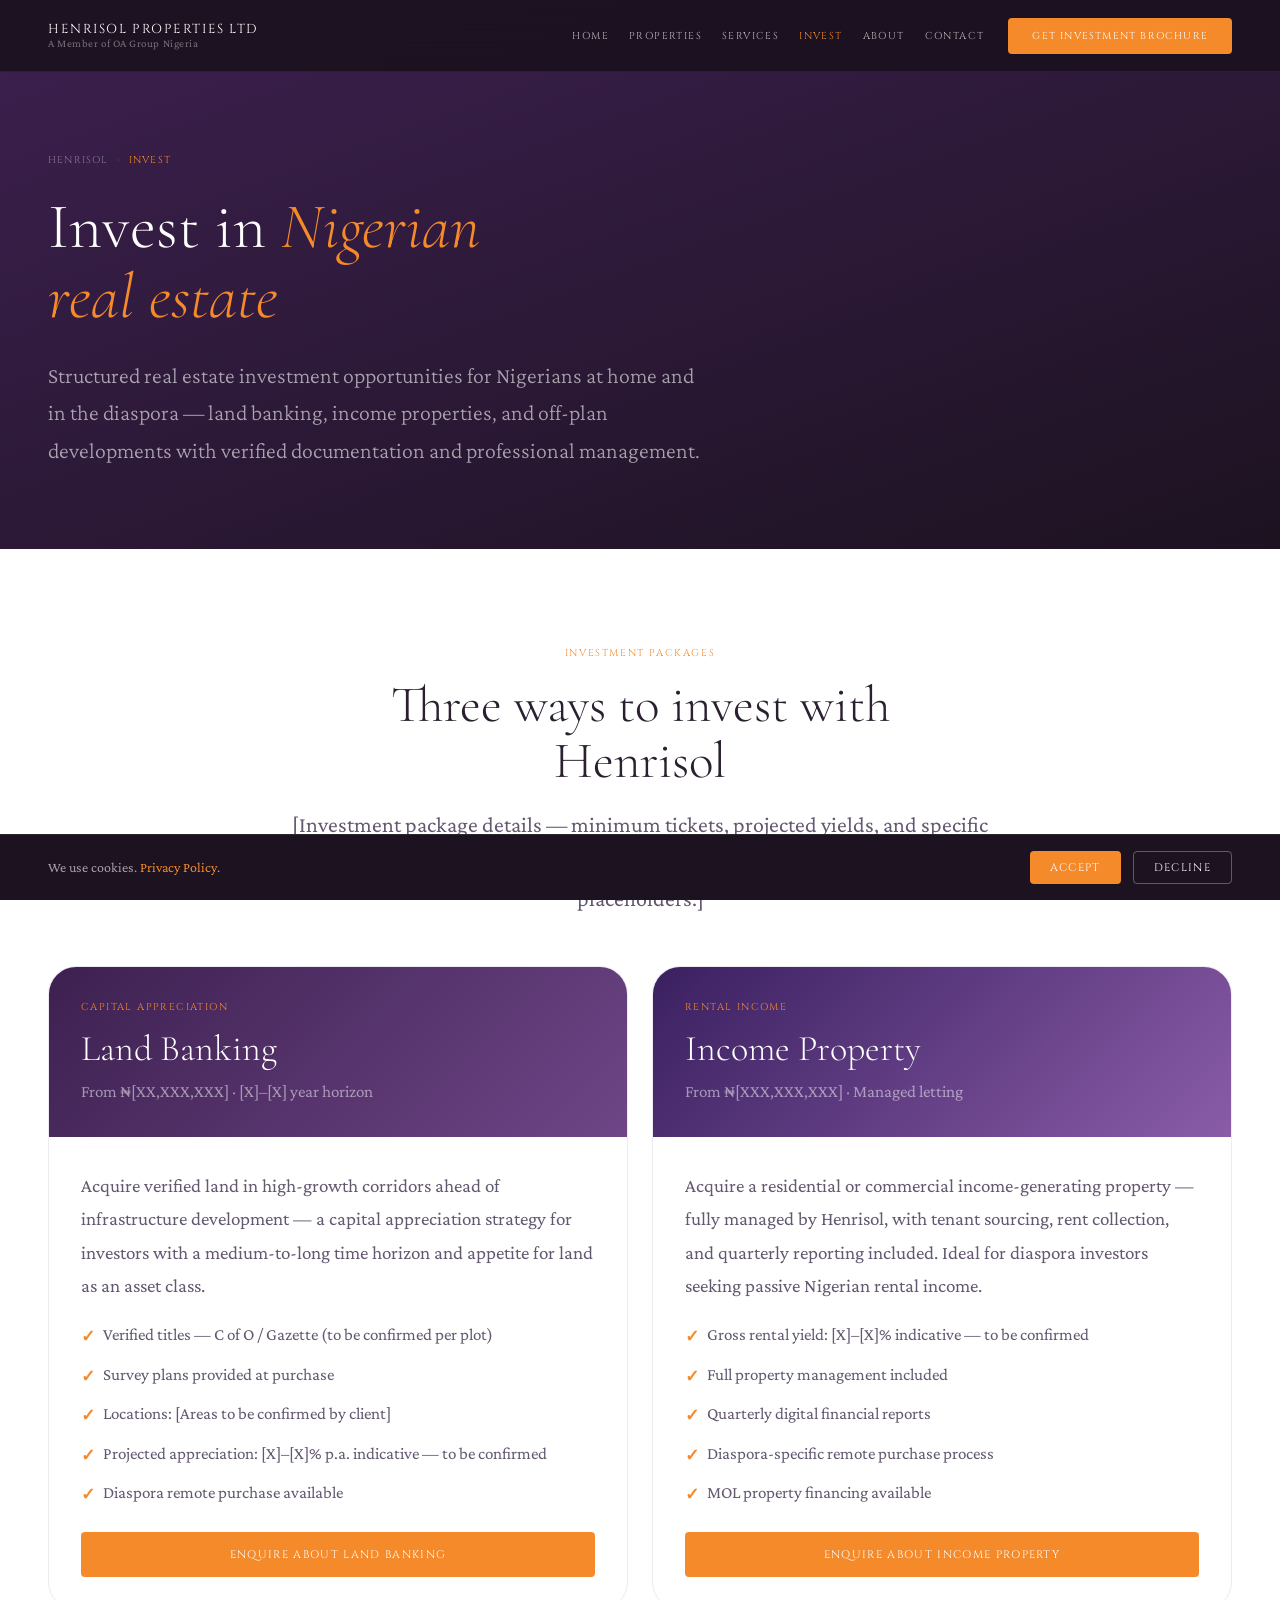
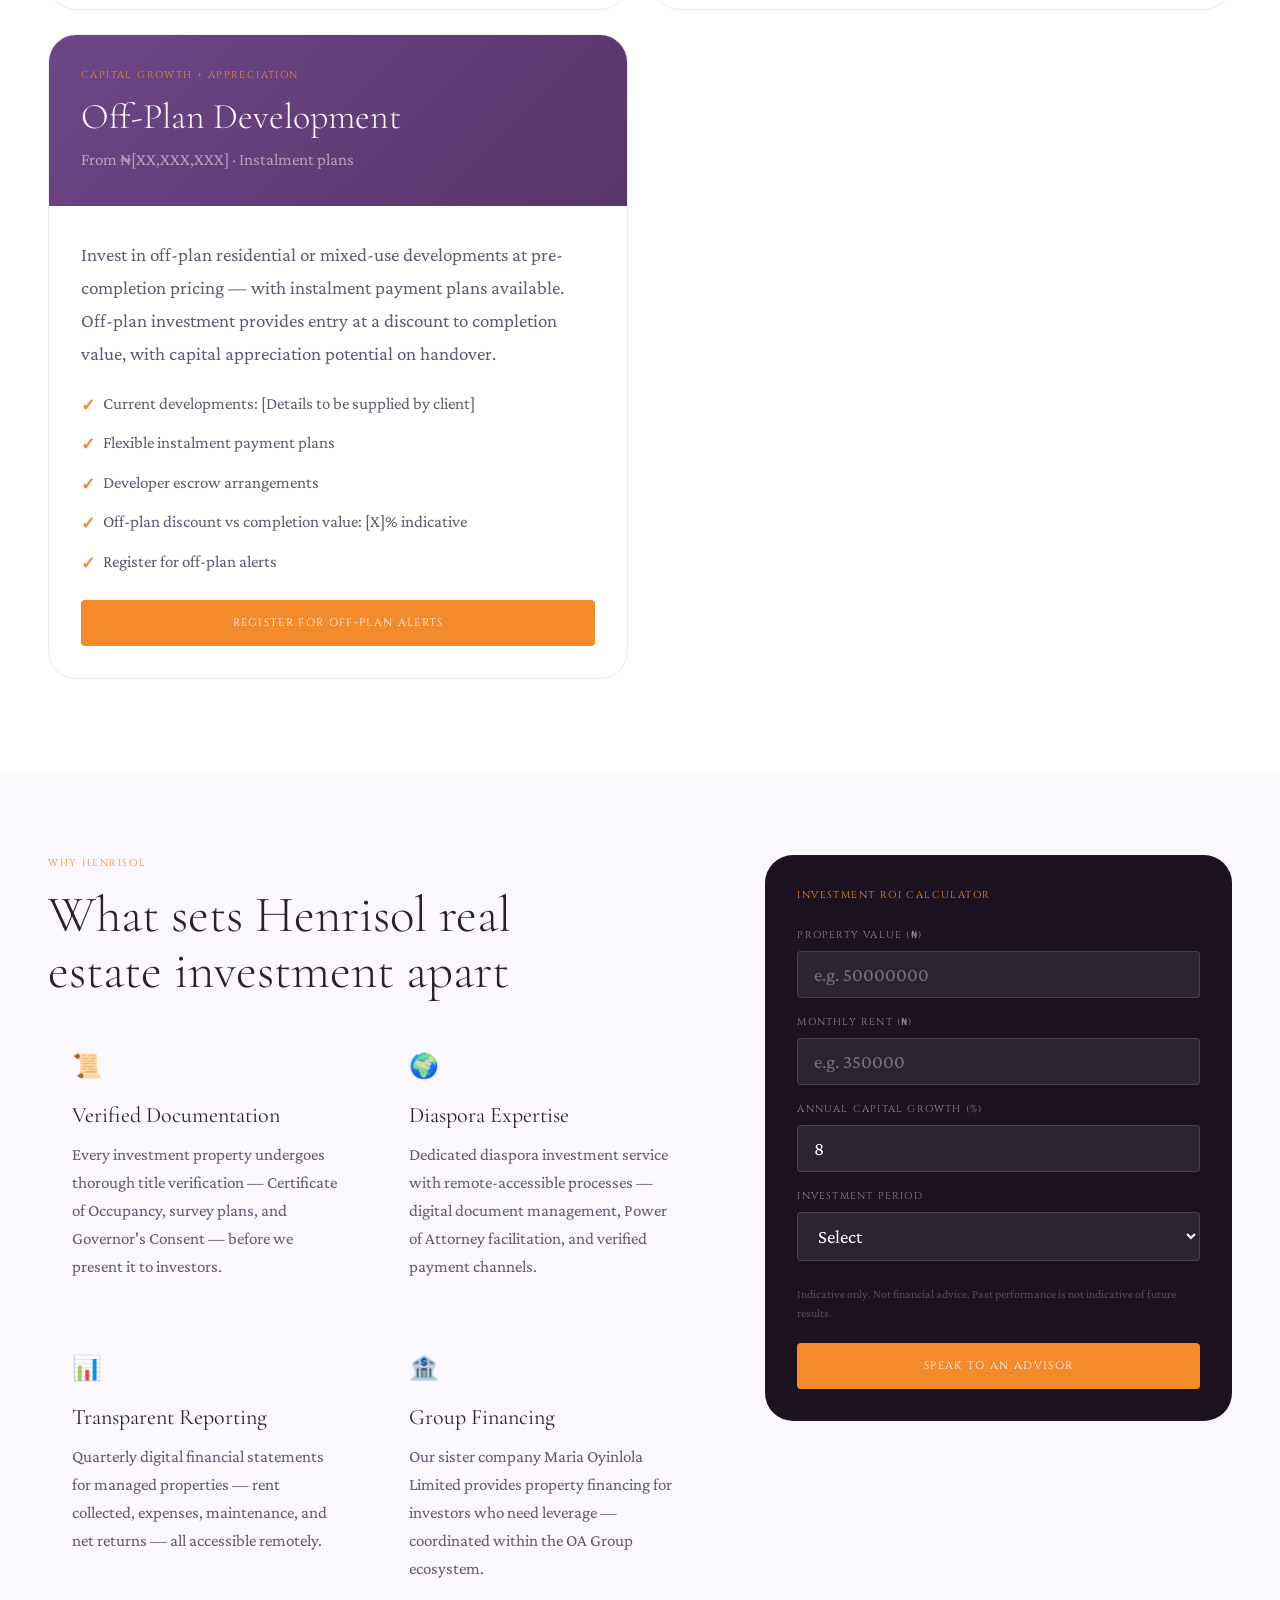
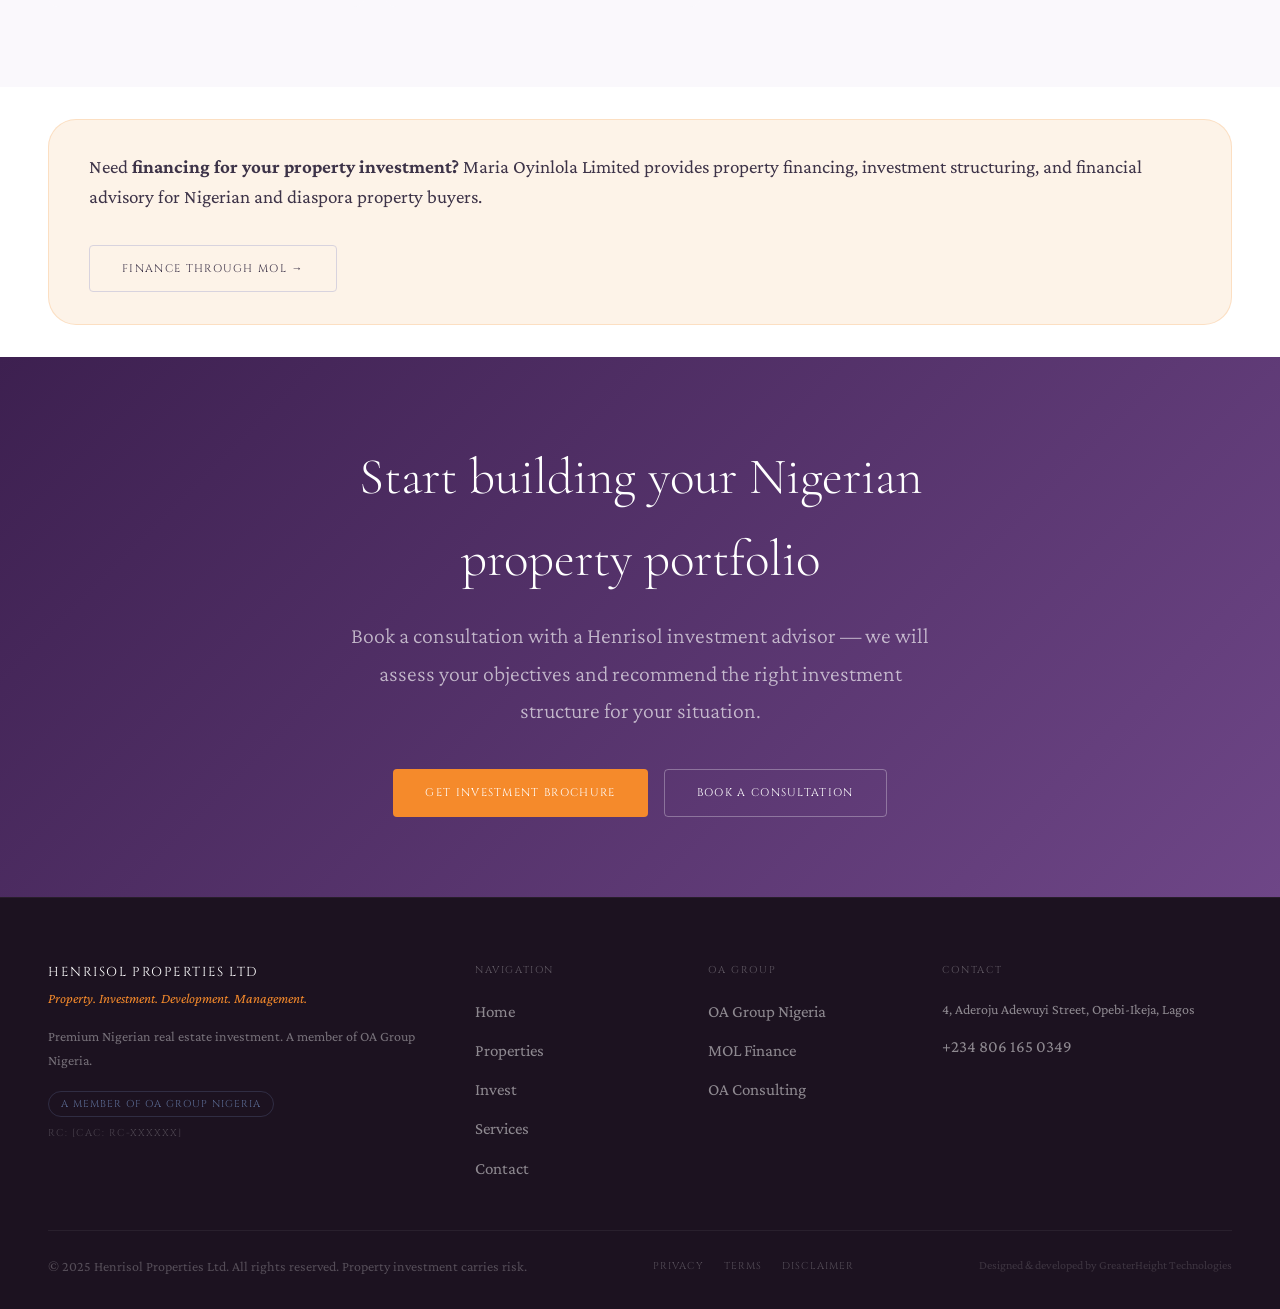
==== invest/index.html @ f9eedab5 "Update" ====
<!DOCTYPE html>
<html lang="en">
<head>
  <meta charset="UTF-8"><meta name="viewport" content="width=device-width, initial-scale=1.0">
  <title>Invest — Henrisol Properties Ltd | Nigerian Real Estate Investment | Diaspora</title>
  <meta name="description" content="Nigerian real estate investment — land banking, income properties, off-plan developments. Diaspora investment packages with remote management and transparent reporting.">
  <link rel="canonical" href="https://henrisol.oagroupng.com/invest/">
  <link rel="preconnect" href="https://fonts.googleapis.com"><link rel="preconnect" href="https://fonts.gstatic.com" crossorigin>
  <link href="https://fonts.googleapis.com/css2?family=Cinzel:wght@400;600;700&family=Cormorant+Garamond:ital,wght@0,300;0,400;0,600;1,300;1,400&family=Crimson+Pro:ital,wght@0,300;0,400;0,500;0,600;1,300;1,400&display=swap" rel="stylesheet">
  <link rel="stylesheet" href="/css/variables.css"><link rel="stylesheet" href="/css/styles.css"><link rel="stylesheet" href="/css/animations.css"><link rel="stylesheet" href="/css/responsive.css">
  <style>
    .page-hero{background:linear-gradient(160deg,var(--h-purple-deep) 0%,var(--dark-bg) 100%);padding-top:calc(var(--nav-height) + var(--sp-20));padding-bottom:var(--sp-20);}
    .invest-card{border:1px solid var(--grey-100);border-radius:var(--radius-2xl);overflow:hidden;background:var(--white);transition:transform var(--duration) var(--ease),box-shadow var(--duration) var(--ease);}
    .invest-card:hover{transform:translateY(-4px);box-shadow:var(--shadow-lg);}
    .invest-card__header{padding:var(--sp-8) var(--sp-8);background:linear-gradient(135deg,var(--h-purple-deep),var(--h-purple));}
    .invest-card__type{font-family:var(--font-label);font-size:10px;letter-spacing:0.14em;text-transform:uppercase;color:var(--h-amber);margin-bottom:var(--sp-3);}
    .invest-card__name{font-family:var(--font-display);font-size:var(--text-3xl);font-weight:300;color:var(--white);line-height:1.2;margin-bottom:var(--sp-2);}
    .invest-card__from{font-family:var(--font-body);font-size:var(--text-base);color:rgba(255,255,255,0.5);}
    .invest-card__body{padding:var(--sp-8);}
    .invest-card__desc{font-family:var(--font-body);font-size:var(--text-lg);color:var(--grey-600);line-height:1.75;margin-bottom:var(--sp-5);}
    .invest-card__features{display:flex;flex-direction:column;gap:var(--sp-3);margin-bottom:var(--sp-6);}
    .invest-card__feature{font-family:var(--font-body);font-size:var(--text-base);color:var(--grey-600);display:flex;align-items:flex-start;gap:var(--sp-2);line-height:1.5;}
    .invest-card__feature::before{content:'✓';color:var(--h-amber);font-weight:700;flex-shrink:0;margin-top:2px;}
    .why-grid{display:grid;grid-template-columns:repeat(2,1fr);gap:var(--sp-5);}
    .why-item{padding:var(--sp-6);background:var(--off-white);border-radius:var(--radius-lg);}
    .why-item__icon{font-size:1.5rem;margin-bottom:var(--sp-3);}
    .why-item__title{font-family:var(--font-display);font-size:var(--text-xl);font-weight:400;color:var(--grey-800);margin-bottom:var(--sp-2);}
    .why-item__desc{font-family:var(--font-body);font-size:var(--text-base);color:var(--grey-600);line-height:1.65;}
    @media(max-width:1024px){.listings-grid{grid-template-columns:1fr 1fr;}}
    @media(max-width:768px){.listings-grid{grid-template-columns:1fr;}.why-grid{grid-template-columns:1fr;}}
  </style>
</head>
<body>
  <a href="#main" class="skip-link">Skip to main content</a>
  <nav class="nav" id="mainNav" role="navigation" aria-label="Main navigation"><div class="nav__inner"><a href="/" class="nav__logo"><span class="nav__logo-name">Henrisol Properties Ltd</span><span class="nav__logo-sub">A Member of OA Group Nigeria</span></a><div class="nav__links"><a href="/" class="nav__link">Home</a><a href="/properties/" class="nav__link">Properties</a><a href="/services/" class="nav__link">Services</a><a href="/invest/" class="nav__link nav__link--active">Invest</a><a href="/about/" class="nav__link">About</a><a href="/contact/" class="nav__link">Contact</a></div><a href="/contact/" class="nav__cta">Get Investment Brochure</a><button class="nav__hamburger" id="navHamburger" aria-label="Open menu" aria-expanded="false" aria-controls="mobileMenu"><span></span><span></span><span></span></button></div></nav>
  <div class="nav__mobile" id="mobileMenu"><a href="/" class="nav__link">Home</a><a href="/properties/" class="nav__link">Properties</a><a href="/services/" class="nav__link">Services</a><a href="/invest/" class="nav__link">Invest</a><a href="/about/" class="nav__link">About</a><a href="/contact/" class="nav__link">Contact</a><a href="/contact/" class="nav__cta" style="margin-top:var(--sp-4);">Get Investment Brochure</a></div>
  <main id="main">
    <section class="page-hero">
      <div class="container">
        <nav aria-label="Breadcrumb" class="breadcrumb"><a href="/">Henrisol</a><span class="breadcrumb__sep">›</span><span class="breadcrumb__current">Invest</span></nav>
        <h1 style="font-family:var(--font-display);font-weight:300;font-size:clamp(2.5rem,5vw,5rem);color:var(--white);line-height:1.1;max-width:16ch;margin-bottom:var(--sp-6);">Invest in <em style="color:var(--h-amber);">Nigerian real estate</em></h1>
        <p style="font-family:var(--font-body);font-size:var(--text-xl);color:rgba(255,255,255,0.6);max-width:55ch;font-weight:300;line-height:1.7;">Structured real estate investment opportunities for Nigerians at home and in the diaspora — land banking, income properties, and off-plan developments with verified documentation and professional management.</p>
      </div>
    </section>

    <section class="section section--lg">
      <div class="container">
        <div style="text-align:center;margin-bottom:var(--sp-12);"><span class="section-label reveal">Investment Packages</span><h2 class="section-title reveal reveal--delay-1" style="margin:0 auto var(--sp-4);">Three ways to invest with Henrisol</h2><p class="lead reveal reveal--delay-2" style="margin:0 auto;text-align:center;">[Investment package details — minimum tickets, projected yields, and specific asset information to be supplied by client before launch. All figures shown are placeholders.]</p></div>
        <div class="listings-grid">
          <div class="invest-card reveal">
            <div class="invest-card__header"><div class="invest-card__type">Capital Appreciation</div><div class="invest-card__name">Land Banking</div><div class="invest-card__from">From ₦[XX,XXX,XXX] · [X]–[X] year horizon</div></div>
            <div class="invest-card__body">
              <p class="invest-card__desc">Acquire verified land in high-growth corridors ahead of infrastructure development — a capital appreciation strategy for investors with a medium-to-long time horizon and appetite for land as an asset class.</p>
              <div class="invest-card__features">
                <span class="invest-card__feature">Verified titles — C of O / Gazette (to be confirmed per plot)</span>
                <span class="invest-card__feature">Survey plans provided at purchase</span>
                <span class="invest-card__feature">Locations: [Areas to be confirmed by client]</span>
                <span class="invest-card__feature">Projected appreciation: [X]–[X]% p.a. indicative — to be confirmed</span>
                <span class="invest-card__feature">Diaspora remote purchase available</span>
              </div>
              <a href="/contact/" class="btn btn-amber" style="width:100%;justify-content:center;">Enquire About Land Banking</a>
            </div>
          </div>
          <div class="invest-card reveal reveal--delay-1">
            <div class="invest-card__header" style="background:linear-gradient(135deg,#3A2060,var(--h-purple-mid));"><div class="invest-card__type">Rental Income</div><div class="invest-card__name">Income Property</div><div class="invest-card__from">From ₦[XXX,XXX,XXX] · Managed letting</div></div>
            <div class="invest-card__body">
              <p class="invest-card__desc">Acquire a residential or commercial income-generating property — fully managed by Henrisol, with tenant sourcing, rent collection, and quarterly reporting included. Ideal for diaspora investors seeking passive Nigerian rental income.</p>
              <div class="invest-card__features">
                <span class="invest-card__feature">Gross rental yield: [X]–[X]% indicative — to be confirmed</span>
                <span class="invest-card__feature">Full property management included</span>
                <span class="invest-card__feature">Quarterly digital financial reports</span>
                <span class="invest-card__feature">Diaspora-specific remote purchase process</span>
                <span class="invest-card__feature">MOL property financing available</span>
              </div>
              <a href="/contact/" class="btn btn-amber" style="width:100%;justify-content:center;">Enquire About Income Property</a>
            </div>
          </div>
          <div class="invest-card reveal reveal--delay-2">
            <div class="invest-card__header" style="background:linear-gradient(135deg,var(--h-purple),var(--h-purple-dark));"><div class="invest-card__type">Capital Growth + Appreciation</div><div class="invest-card__name">Off-Plan Development</div><div class="invest-card__from">From ₦[XX,XXX,XXX] · Instalment plans</div></div>
            <div class="invest-card__body">
              <p class="invest-card__desc">Invest in off-plan residential or mixed-use developments at pre-completion pricing — with instalment payment plans available. Off-plan investment provides entry at a discount to completion value, with capital appreciation potential on handover.</p>
              <div class="invest-card__features">
                <span class="invest-card__feature">Current developments: [Details to be supplied by client]</span>
                <span class="invest-card__feature">Flexible instalment payment plans</span>
                <span class="invest-card__feature">Developer escrow arrangements</span>
                <span class="invest-card__feature">Off-plan discount vs completion value: [X]% indicative</span>
                <span class="invest-card__feature">Register for off-plan alerts</span>
              </div>
              <a href="/contact/" class="btn btn-amber" style="width:100%;justify-content:center;">Register for Off-Plan Alerts</a>
            </div>
          </div>
        </div>
      </div>
    </section>

    <section class="section" style="background:var(--off-white);"><div class="container">
      <div class="two-col two-col--wide">
        <div>
          <span class="section-label reveal">Why Henrisol</span>
          <h2 class="section-title reveal reveal--delay-1">What sets Henrisol real estate investment apart</h2>
          <div class="why-grid reveal reveal--delay-2">
            <div class="why-item"><div class="why-item__icon">📜</div><h3 class="why-item__title">Verified Documentation</h3><p class="why-item__desc">Every investment property undergoes thorough title verification — Certificate of Occupancy, survey plans, and Governor's Consent — before we present it to investors.</p></div>
            <div class="why-item"><div class="why-item__icon">🌍</div><h3 class="why-item__title">Diaspora Expertise</h3><p class="why-item__desc">Dedicated diaspora investment service with remote-accessible processes — digital document management, Power of Attorney facilitation, and verified payment channels.</p></div>
            <div class="why-item"><div class="why-item__icon">📊</div><h3 class="why-item__title">Transparent Reporting</h3><p class="why-item__desc">Quarterly digital financial statements for managed properties — rent collected, expenses, maintenance, and net returns — all accessible remotely.</p></div>
            <div class="why-item"><div class="why-item__icon">🏦</div><h3 class="why-item__title">Group Financing</h3><p class="why-item__desc">Our sister company Maria Oyinlola Limited provides property financing for investors who need leverage — coordinated within the OA Group ecosystem.</p></div>
          </div>
        </div>
        <div class="reveal reveal--delay-1">
          <div style="background:var(--dark-bg);border-radius:var(--radius-2xl);padding:var(--sp-8);">
            <div style="font-family:var(--font-label);font-size:10px;letter-spacing:0.14em;text-transform:uppercase;color:var(--h-amber);margin-bottom:var(--sp-6);">Investment ROI Calculator</div>
            <div style="display:flex;flex-direction:column;gap:var(--sp-4);margin-bottom:var(--sp-6);">
              <div class="roi-field"><label for="propPrice">Property Value (₦)</label><input type="number" id="propPrice" placeholder="e.g. 50000000"></div>
              <div class="roi-field"><label for="propRent">Monthly Rent (₦)</label><input type="number" id="propRent" placeholder="e.g. 350000"></div>
              <div class="roi-field"><label for="propGrowth">Annual Capital Growth (%)</label><input type="number" id="propGrowth" placeholder="e.g. 8" value="8" step="0.5"></div>
              <div class="roi-field"><label for="propYears">Investment Period</label><select id="propYears"><option value="">Select</option><option value="3">3 Years</option><option value="5">5 Years</option><option value="7">7 Years</option><option value="10">10 Years</option></select></div>
            </div>
            <div class="roi-results" id="roiResults" style="display:none;gap:var(--sp-3);">
              <div class="roi-result-card roi-result-card--accent"><div class="roi-result-label">Gross Rental Yield</div><div class="roi-result-value" id="roiYield">—</div></div>
              <div class="roi-result-card"><div class="roi-result-label">Future Value</div><div class="roi-result-value" id="roiFuture">—</div></div>
              <div class="roi-result-card"><div class="roi-result-label">Capital Gain</div><div class="roi-result-value" id="roiGain">—</div></div>
              <div class="roi-result-card roi-result-card--accent"><div class="roi-result-label">Total Return</div><div class="roi-result-value" id="roiTotal">—</div></div>
            </div>
            <p style="font-family:var(--font-body);font-size:var(--text-xs);color:rgba(255,255,255,0.25);margin-top:var(--sp-4);line-height:1.6;">Indicative only. Not financial advice. Past performance is not indicative of future results.</p>
            <a href="/contact/" class="btn btn-amber" style="width:100%;justify-content:center;margin-top:var(--sp-5);">Speak to an Advisor</a>
          </div>
        </div>
      </div>
    </div></section>

    <div style="padding-block:var(--sp-8);"><div class="container"><div class="cross-referral reveal"><p class="cross-referral__text">Need <strong>financing for your property investment?</strong> Maria Oyinlola Limited provides property financing, investment structuring, and financial advisory for Nigerian and diaspora property buyers.</p><a href="https://mol.oagroupng.com" class="btn btn-secondary" target="_blank" rel="noopener">Finance Through MOL →</a></div></div></div>

    <section class="cta-banner"><div class="cta-banner__content"><h2 class="cta-banner__title reveal">Start building your Nigerian property portfolio</h2><p class="cta-banner__sub reveal reveal--delay-1">Book a consultation with a Henrisol investment advisor — we will assess your objectives and recommend the right investment structure for your situation.</p><div class="cta-banner__actions reveal reveal--delay-2"><a href="/contact/" class="btn btn-amber">Get Investment Brochure</a><a href="/contact/" class="btn btn-outline">Book a Consultation</a></div></div></section>
  </main>
  <footer class="footer" role="contentinfo"><div class="container"><div class="footer__grid"><div><div class="footer__brand-name">Henrisol Properties Ltd</div><div class="footer__brand-tag">Property. Investment. Development. Management.</div><p class="footer__desc">Premium Nigerian real estate investment. A member of OA Group Nigeria.</p><a href="https://oagroupng.com" class="footer__group-badge" target="_blank" rel="noopener">A Member of OA Group Nigeria</a><div class="footer__cac">RC: [CAC: RC-XXXXXX]</div></div><div><div class="footer__col-title">Navigation</div><nav class="footer__links"><a href="/" class="footer__link">Home</a><a href="/properties/" class="footer__link">Properties</a><a href="/invest/" class="footer__link">Invest</a><a href="/services/" class="footer__link">Services</a><a href="/contact/" class="footer__link">Contact</a></nav></div><div><div class="footer__col-title">OA Group</div><nav class="footer__links"><a href="https://oagroupng.com" class="footer__link" target="_blank" rel="noopener">OA Group Nigeria</a><a href="https://mol.oagroupng.com" class="footer__link" target="_blank" rel="noopener">MOL Finance</a><a href="https://oaconsulting.oagroupng.com" class="footer__link" target="_blank" rel="noopener">OA Consulting</a></nav></div><div><div class="footer__col-title">Contact</div><address style="font-style:normal;"><p class="footer__contact-item">4, Aderoju Adewuyi Street, Opebi-Ikeja, Lagos</p><p class="footer__contact-item"><a href="tel:+2348061650349" class="footer__link">+234 806 165 0349</a></p></address></div></div><div class="footer__bottom"><p class="footer__copy">© 2025 Henrisol Properties Ltd. All rights reserved. Property investment carries risk.</p><nav class="footer__legal"><a href="/privacy/">Privacy</a><a href="/terms/">Terms</a><a href="/disclaimer/">Disclaimer</a></nav><p class="footer__dev">Designed & developed by GreaterHeight Technologies</p></div></div></footer>
  <button id="backToTop" aria-label="Back to top" style="position:fixed;bottom:2rem;right:2rem;width:44px;height:44px;border-radius:50%;background:var(--h-amber);border:none;color:var(--white);font-size:18px;display:flex;align-items:center;justify-content:center;opacity:0;pointer-events:none;transition:opacity 0.3s;z-index:500;cursor:pointer;">↑</button>
  <div class="cookie-banner" id="cookieBanner"><p class="cookie-banner__text">We use cookies. <a href="/privacy/" style="color:var(--h-amber);">Privacy Policy</a>.</p><div class="cookie-banner__actions"><button id="cookieAccept" class="btn btn-amber" style="padding:0.5rem 1.25rem;font-size:11px;">Accept</button><button id="cookieDecline" class="btn btn-outline" style="padding:0.5rem 1.25rem;font-size:11px;">Decline</button></div></div>
  <script src="/js/navigation.js" defer></script><script src="/js/main.js" defer></script>
</body>
</html>
---- css/variables.css ----
/* ============================================================
   Henrisol Properties Ltd — CSS Custom Properties
   Primary: #6E4687 | Accent: #F58A2B | Support: #EEE4EC
   ============================================================ */
:root {
  /* Henrisol Brand Colours */
  --h-purple:       #6E4687;
  --h-purple-dark:  #57366B;
  --h-purple-deep:  #3D2050;
  --h-purple-mid:   #8A5CA8;
  --h-amber:        #F58A2B;
  --h-amber-dark:   #D4711A;
  --h-amber-pale:   #FDF3E8;
  --h-lilac:        #EEE4EC;
  --h-lilac-mid:    #D8C8D5;

  /* Dark backgrounds */
  --dark-bg:        #1C1220;
  --dark-mid:       #241830;
  --dark-card:      #2E2040;

  /* Neutrals */
  --white:          #FFFFFF;
  --off-white:      #FAF8FC;
  --grey-50:        #F7F5F9;
  --grey-100:       #EDEAF0;
  --grey-200:       #D8D3DE;
  --grey-400:       #9E96A8;
  --grey-600:       #635870;
  --grey-700:       #3D3348;
  --grey-800:       #2A2030;

  /* Group colours (footer) */
  --group-blue:     #5C6C94;

  /* Typography */
  --font-display:   'Cormorant Garamond', Georgia, serif;
  --font-label:     'Cinzel', 'Times New Roman', serif;
  --font-body:      'Crimson Pro', Georgia, serif;

  /* Type scale */
  --text-xs:   0.75rem;    --text-sm:   0.875rem;
  --text-base: 1.0625rem;  --text-lg:   1.1875rem;
  --text-xl:   1.375rem;   --text-2xl:  1.75rem;
  --text-3xl:  2.25rem;    --text-4xl:  2.875rem;
  --text-5xl:  3.75rem;    --text-6xl:  5rem;

  /* Spacing */
  --sp-1:0.25rem; --sp-2:0.5rem;  --sp-3:0.75rem; --sp-4:1rem;
  --sp-5:1.25rem; --sp-6:1.5rem;  --sp-8:2rem;    --sp-10:2.5rem;
  --sp-12:3rem;   --sp-16:4rem;   --sp-20:5rem;   --sp-24:6rem;

  /* Layout */
  --nav-height: 72px;
  --max-width:  1280px;
  --gutter:     clamp(1.25rem, 5vw, 3rem);
  --radius-sm:  4px;  --radius-md: 8px;
  --radius-lg:  12px; --radius-xl: 20px;
  --radius-2xl: 28px; --radius-full: 999px;

  /* Shadows */
  --shadow-sm: 0 1px 4px rgba(110,70,135,0.06);
  --shadow-md: 0 4px 20px rgba(110,70,135,0.10);
  --shadow-lg: 0 8px 40px rgba(110,70,135,0.14);

  /* Animation */
  --duration-fast: 0.15s;
  --duration:      0.25s;
  --ease:          cubic-bezier(0.4, 0, 0.2, 1);
}
---- css/styles.css ----
/* ============================================================
   Henrisol Properties Ltd — Core Styles
   ============================================================ */
*,*::before,*::after{box-sizing:border-box;margin:0;padding:0;}
html{scroll-behavior:smooth;-webkit-text-size-adjust:100%;}
body{font-family:var(--font-body);background:var(--white);color:var(--grey-800);line-height:1.6;}
img{max-width:100%;height:auto;display:block;}
a{color:inherit;text-decoration:none;}
button{cursor:pointer;font-family:inherit;border:none;background:none;}

.skip-link{position:absolute;top:-100px;left:0;z-index:1000;background:var(--h-amber);color:var(--white);padding:0.75rem 1.5rem;font-family:var(--font-label);font-size:11px;letter-spacing:0.1em;}
.skip-link:focus{top:0;}

.container{width:100%;max-width:var(--max-width);margin:0 auto;padding:0 var(--gutter);}
.section{padding-block:var(--sp-20);}
.section--lg{padding-block:var(--sp-24);}

/* Navigation */
.nav{position:fixed;top:0;left:0;right:0;z-index:900;height:var(--nav-height);background:rgba(28,18,32,0.97);backdrop-filter:blur(16px);border-bottom:1px solid rgba(255,255,255,0.06);}
.nav__inner{display:flex;align-items:center;gap:var(--sp-6);height:100%;padding:0 var(--gutter);max-width:var(--max-width);margin:0 auto;}
.nav__logo{display:flex;flex-direction:column;line-height:1;text-decoration:none;}
.nav__logo-name{font-family:var(--font-label);font-size:13px;letter-spacing:0.12em;text-transform:uppercase;color:var(--white);}
.nav__logo-sub{font-family:var(--font-body);font-size:11px;color:rgba(255,255,255,0.4);letter-spacing:0.05em;margin-top:2px;}
.nav__links{display:flex;align-items:center;gap:var(--sp-5);margin-left:auto;}
.nav__link{font-family:var(--font-label);font-size:10px;letter-spacing:0.14em;text-transform:uppercase;color:rgba(255,255,255,0.7);transition:color var(--duration-fast);}
.nav__link:hover,.nav__link--active{color:var(--h-amber);}
.nav__cta{font-family:var(--font-label);font-size:10px;letter-spacing:0.12em;text-transform:uppercase;background:var(--h-amber);color:var(--white);padding:0.625rem 1.5rem;border-radius:var(--radius-sm);transition:background var(--duration-fast);flex-shrink:0;}
.nav__cta:hover{background:var(--h-amber-dark);}
.nav__hamburger{display:none;flex-direction:column;gap:5px;padding:0.5rem;margin-left:var(--sp-3);}
.nav__hamburger span{display:block;width:22px;height:2px;background:rgba(255,255,255,0.8);border-radius:2px;transition:all var(--duration);}
.nav__mobile{display:none;position:fixed;inset:0;top:var(--nav-height);background:var(--dark-bg);z-index:800;flex-direction:column;padding:var(--sp-6) var(--gutter);gap:var(--sp-4);overflow-y:auto;}
.nav__mobile.open{display:flex;}

.breadcrumb{font-family:var(--font-label);font-size:10px;letter-spacing:0.12em;text-transform:uppercase;display:flex;align-items:center;gap:var(--sp-2);color:rgba(255,255,255,0.4);margin-bottom:var(--sp-6);}
.breadcrumb a{color:rgba(255,255,255,0.4);transition:color var(--duration-fast);}
.breadcrumb a:hover{color:var(--h-amber);}
.breadcrumb__sep{color:rgba(255,255,255,0.2);}
.breadcrumb__current{color:var(--h-amber);}

/* Buttons */
.btn{display:inline-flex;align-items:center;gap:var(--sp-2);font-family:var(--font-label);font-size:11px;letter-spacing:0.12em;text-transform:uppercase;padding:0.875rem 2rem;border-radius:var(--radius-sm);transition:all var(--duration-fast);cursor:pointer;text-decoration:none;white-space:nowrap;}
.btn-amber{background:var(--h-amber);color:var(--white);}
.btn-amber:hover{background:var(--h-amber-dark);}
.btn-purple{background:var(--h-purple);color:var(--white);}
.btn-purple:hover{background:var(--h-purple-dark);}
.btn-outline{background:transparent;color:var(--white);border:1px solid rgba(255,255,255,0.3);}
.btn-outline:hover{border-color:var(--h-amber);color:var(--h-amber);}
.btn-outline-purple{background:transparent;color:var(--h-purple);border:1px solid var(--h-purple);}
.btn-outline-purple:hover{background:var(--h-purple);color:var(--white);}
.btn-secondary{background:transparent;color:var(--grey-700);border:1px solid var(--grey-200);}
.btn-secondary:hover{background:var(--h-amber-pale);border-color:var(--h-amber);color:var(--h-amber-dark);}

/* Typography helpers */
.section-label{font-family:var(--font-label);font-size:10px;letter-spacing:0.16em;text-transform:uppercase;color:var(--h-amber);display:block;margin-bottom:var(--sp-4);}
.section-title{font-family:var(--font-display);font-size:clamp(var(--text-3xl),4vw,var(--text-5xl));font-weight:300;color:var(--grey-800);line-height:1.1;margin-bottom:var(--sp-6);max-width:22ch;}
.section-title--light{color:var(--white);}
.section-body{font-family:var(--font-body);font-size:var(--text-lg);color:var(--grey-600);line-height:1.75;max-width:56ch;}
.lead{font-family:var(--font-body);font-size:var(--text-xl);color:var(--grey-600);line-height:1.7;max-width:60ch;}

.two-col{display:grid;grid-template-columns:1fr 1fr;gap:clamp(var(--sp-10),5vw,var(--sp-20));align-items:start;}
.two-col--wide{grid-template-columns:1.4fr 1fr;}

/* Property listing cards */
.listings-grid{display:grid;grid-template-columns:repeat(3,1fr);gap:var(--sp-6);}
.listing-card{border-radius:var(--radius-xl);overflow:hidden;background:var(--white);border:1px solid var(--grey-100);transition:transform var(--duration) var(--ease),box-shadow var(--duration) var(--ease);display:flex;flex-direction:column;}
.listing-card:hover{transform:translateY(-5px);box-shadow:var(--shadow-md);}
.listing-card__img{aspect-ratio:4/3;position:relative;overflow:hidden;background:linear-gradient(135deg,var(--h-purple-deep),var(--h-purple));}
.listing-card__img img{width:100%;height:100%;object-fit:cover;transition:transform 0.6s var(--ease);}
.listing-card:hover .listing-card__img img{transform:scale(1.04);}
.listing-card__badge{position:absolute;top:var(--sp-4);left:var(--sp-4);font-family:var(--font-label);font-size:10px;letter-spacing:0.12em;text-transform:uppercase;padding:0.3rem 0.75rem;border-radius:var(--radius-full);}
.listing-card__badge--buy{background:var(--h-purple);color:var(--white);}
.listing-card__badge--rent{background:var(--h-amber);color:var(--white);}
.listing-card__badge--commercial{background:var(--dark-bg);color:var(--white);}
.listing-card__badge--offplan{background:var(--h-purple-deep);color:var(--white);}
.listing-card__price{position:absolute;bottom:var(--sp-4);right:var(--sp-4);font-family:var(--font-display);font-size:var(--text-xl);font-weight:400;color:var(--white);background:rgba(0,0,0,0.6);backdrop-filter:blur(8px);padding:0.375rem 0.875rem;border-radius:var(--radius-sm);}
.listing-card__body{padding:var(--sp-5) var(--sp-6);flex:1;display:flex;flex-direction:column;}
.listing-card__location{font-family:var(--font-label);font-size:10px;letter-spacing:0.12em;text-transform:uppercase;color:var(--h-amber);margin-bottom:var(--sp-2);}
.listing-card__name{font-family:var(--font-display);font-size:var(--text-2xl);font-weight:400;color:var(--grey-800);margin-bottom:var(--sp-3);line-height:1.2;}
.listing-card__specs{display:flex;gap:var(--sp-4);margin-bottom:var(--sp-4);}
.listing-card__spec{font-family:var(--font-body);font-size:var(--text-sm);color:var(--grey-600);display:flex;align-items:center;gap:var(--sp-1);}
.listing-card__desc{font-family:var(--font-body);font-size:var(--text-base);color:var(--grey-600);line-height:1.65;margin-bottom:var(--sp-4);flex:1;}
.listing-card__link{font-family:var(--font-label);font-size:11px;letter-spacing:0.1em;text-transform:uppercase;color:var(--h-purple);display:inline-flex;align-items:center;gap:var(--sp-2);transition:gap var(--duration-fast),color var(--duration-fast);margin-top:auto;}
.listing-card__link:hover{color:var(--h-amber);gap:var(--sp-3);}

/* Search / filter bar */
.search-bar{background:var(--white);border-radius:var(--radius-xl);padding:var(--sp-5) var(--sp-6);box-shadow:var(--shadow-lg);display:grid;grid-template-columns:1fr 1fr 1fr auto;gap:var(--sp-4);align-items:end;}
.search-field label{font-family:var(--font-label);font-size:10px;letter-spacing:0.12em;text-transform:uppercase;color:var(--grey-400);display:block;margin-bottom:var(--sp-2);}
.search-field select,.search-field input{width:100%;background:var(--grey-50);border:1px solid var(--grey-200);border-radius:var(--radius-sm);padding:0.75rem 1rem;font-family:var(--font-body);font-size:var(--text-base);color:var(--grey-800);transition:border-color var(--duration-fast);}
.search-field select:focus,.search-field input:focus{outline:none;border-color:var(--h-purple);}

/* Filter tabs */
.filter-tabs{display:flex;gap:var(--sp-2);flex-wrap:wrap;}
.filter-tab{font-family:var(--font-label);font-size:10px;letter-spacing:0.12em;text-transform:uppercase;padding:0.5rem 1.25rem;border-radius:var(--radius-full);border:1px solid var(--grey-200);background:var(--white);color:var(--grey-600);cursor:pointer;transition:all var(--duration-fast);}
.filter-tab:hover{border-color:var(--h-purple);color:var(--h-purple);}
.filter-tab.active{background:var(--h-purple);border-color:var(--h-purple);color:var(--white);}

/* Investment ROI calculator */
.roi-calculator{background:var(--dark-bg);border-radius:var(--radius-2xl);padding:var(--sp-10);}
.roi-row{display:grid;grid-template-columns:1fr 1fr;gap:var(--sp-6);margin-bottom:var(--sp-6);}
.roi-field label{font-family:var(--font-label);font-size:10px;letter-spacing:0.12em;text-transform:uppercase;color:rgba(255,255,255,0.5);display:block;margin-bottom:var(--sp-2);}
.roi-field input,.roi-field select{width:100%;background:rgba(255,255,255,0.08);border:1px solid rgba(255,255,255,0.12);border-radius:var(--radius-sm);padding:0.75rem 1rem;font-family:var(--font-body);font-size:var(--text-lg);color:var(--white);transition:border-color var(--duration-fast);}
.roi-field input:focus,.roi-field select:focus{outline:none;border-color:var(--h-amber);}
.roi-field select option{background:var(--dark-bg);}
.roi-results{display:grid;grid-template-columns:1fr 1fr;gap:var(--sp-4);margin-top:var(--sp-6);}
.roi-result-card{background:rgba(255,255,255,0.05);border:1px solid rgba(255,255,255,0.08);border-radius:var(--radius-md);padding:var(--sp-5);}
.roi-result-card--accent{background:rgba(245,138,43,0.10);border-color:rgba(245,138,43,0.25);}
.roi-result-label{font-family:var(--font-label);font-size:10px;letter-spacing:0.12em;text-transform:uppercase;color:var(--h-amber);margin-bottom:var(--sp-2);}
.roi-result-value{font-family:var(--font-display);font-size:var(--text-3xl);font-weight:300;color:var(--white);}
.roi-result-note{font-family:var(--font-body);font-size:var(--text-xs);color:rgba(255,255,255,0.35);margin-top:var(--sp-1);}

/* Services grid */
.services-grid{display:grid;grid-template-columns:repeat(3,1fr);gap:var(--sp-6);}
.service-card{padding:var(--sp-8) var(--sp-6);border:1px solid var(--grey-100);border-radius:var(--radius-xl);background:var(--white);transition:transform var(--duration) var(--ease),box-shadow var(--duration) var(--ease),border-color var(--duration);}
.service-card:hover{transform:translateY(-4px);box-shadow:var(--shadow-md);border-color:var(--h-purple);}
.service-card__icon{font-size:2rem;margin-bottom:var(--sp-5);}
.service-card__name{font-family:var(--font-display);font-size:var(--text-2xl);font-weight:400;color:var(--grey-800);margin-bottom:var(--sp-3);line-height:1.2;}
.service-card__desc{font-family:var(--font-body);font-size:var(--text-base);color:var(--grey-600);line-height:1.7;margin-bottom:var(--sp-4);}
.service-card__link{font-family:var(--font-label);font-size:11px;letter-spacing:0.1em;text-transform:uppercase;color:var(--h-purple);display:inline-flex;align-items:center;gap:var(--sp-2);transition:gap var(--duration-fast),color var(--duration-fast);}
.service-card:hover .service-card__link{color:var(--h-amber);gap:var(--sp-3);}

/* Diaspora section */
.diaspora-steps{display:flex;flex-direction:column;gap:var(--sp-6);}
.diaspora-step{display:grid;grid-template-columns:48px 1fr;gap:var(--sp-5);align-items:start;}
.diaspora-step__num{width:48px;height:48px;border-radius:50%;background:var(--h-amber);display:flex;align-items:center;justify-content:center;font-family:var(--font-label);font-size:13px;color:var(--white);font-weight:700;flex-shrink:0;}
.diaspora-step__title{font-family:var(--font-display);font-size:var(--text-xl);font-weight:400;color:var(--white);margin-bottom:var(--sp-2);}
.diaspora-step__desc{font-family:var(--font-body);font-size:var(--text-base);color:rgba(255,255,255,0.55);line-height:1.7;}

/* Insight / blog cards */
.insights-grid{display:grid;grid-template-columns:repeat(3,1fr);gap:var(--sp-6);}
.insight-card{border-radius:var(--radius-xl);overflow:hidden;background:var(--white);border:1px solid var(--grey-100);transition:transform var(--duration) var(--ease),box-shadow var(--duration) var(--ease);}
.insight-card:hover{transform:translateY(-4px);box-shadow:var(--shadow-md);}
.insight-card__img{aspect-ratio:16/9;}
.insight-card__body{padding:var(--sp-6);}
.insight-card__cat{font-family:var(--font-label);font-size:10px;letter-spacing:0.14em;text-transform:uppercase;color:var(--h-amber);display:block;margin-bottom:var(--sp-3);}
.insight-card__title{font-family:var(--font-display);font-size:var(--text-xl);font-weight:400;color:var(--grey-800);margin-bottom:var(--sp-3);line-height:1.3;}
.insight-card__excerpt{font-family:var(--font-body);font-size:var(--text-base);color:var(--grey-600);line-height:1.65;margin-bottom:var(--sp-4);}
.insight-card__meta{font-family:var(--font-label);font-size:10px;letter-spacing:0.1em;text-transform:uppercase;color:var(--grey-400);margin-bottom:var(--sp-4);}
.insight-card__link{font-family:var(--font-label);font-size:11px;letter-spacing:0.1em;text-transform:uppercase;color:var(--h-purple);display:inline-flex;align-items:center;gap:var(--sp-2);transition:gap var(--duration-fast),color var(--duration-fast);}
.insight-card__link:hover{color:var(--h-amber);gap:var(--sp-3);}

/* CTA Banner */
.cta-banner{background:linear-gradient(135deg,var(--h-purple-deep) 0%,var(--h-purple) 100%);padding:var(--sp-20) 0;text-align:center;}
.cta-banner__content{max-width:700px;margin:0 auto;padding:0 var(--gutter);}
.cta-banner__title{font-family:var(--font-display);font-size:clamp(var(--text-3xl),4vw,var(--text-5xl));font-weight:300;color:var(--white);margin-bottom:var(--sp-4);}
.cta-banner__sub{font-family:var(--font-body);font-size:var(--text-xl);color:rgba(255,255,255,0.65);margin-bottom:var(--sp-10);font-weight:300;line-height:1.7;}
.cta-banner__actions{display:flex;gap:var(--sp-4);justify-content:center;flex-wrap:wrap;}

/* Cross-referral */
.cross-referral{background:var(--h-amber-pale);border:1px solid rgba(245,138,43,0.2);border-radius:var(--radius-2xl);padding:var(--sp-8) var(--sp-10);display:flex;align-items:center;justify-content:space-between;gap:var(--sp-8);flex-wrap:wrap;}
.cross-referral__text{font-family:var(--font-body);font-size:var(--text-lg);color:var(--grey-700);line-height:1.6;}

/* Forms */
.form-group{margin-bottom:var(--sp-5);}
.form-label{font-family:var(--font-label);font-size:10px;letter-spacing:0.12em;text-transform:uppercase;color:var(--grey-600);display:block;margin-bottom:var(--sp-2);}
.form-input,.form-select,.form-textarea{width:100%;padding:0.875rem 1rem;border:1px solid var(--grey-200);border-radius:var(--radius-sm);font-family:var(--font-body);font-size:var(--text-base);color:var(--grey-800);background:var(--white);transition:border-color var(--duration-fast);}
.form-input:focus,.form-select:focus,.form-textarea:focus{outline:none;border-color:var(--h-purple);}
.form-textarea{min-height:140px;resize:vertical;}
.form-row-2{display:grid;grid-template-columns:1fr 1fr;gap:var(--sp-5);}
.form-checkbox{display:flex;align-items:flex-start;gap:var(--sp-3);}
.form-checkbox-label{font-family:var(--font-body);font-size:var(--text-base);color:var(--grey-600);line-height:1.6;}
.form-error{font-family:var(--font-body);font-size:var(--text-sm);color:#c62828;margin-top:var(--sp-1);display:none;}
.form-group.error .form-error{display:block;}
.form-group.error .form-input,.form-group.error .form-select,.form-group.error .form-textarea{border-color:#c62828;}

/* Footer */
.footer{background:var(--dark-bg);padding-block:var(--sp-16) var(--sp-8);border-top:1px solid rgba(255,255,255,0.05);}
.footer__grid{display:grid;grid-template-columns:2fr 1fr 1fr 1.5fr;gap:var(--sp-10);margin-bottom:var(--sp-12);}
.footer__brand-name{font-family:var(--font-label);font-size:13px;letter-spacing:0.12em;text-transform:uppercase;color:var(--white);margin-bottom:var(--sp-1);}
.footer__brand-tag{font-family:var(--font-body);font-size:var(--text-sm);color:var(--h-amber);margin-bottom:var(--sp-4);font-style:italic;}
.footer__desc{font-family:var(--font-body);font-size:var(--text-sm);color:rgba(255,255,255,0.4);line-height:1.7;margin-bottom:var(--sp-4);}
.footer__group-badge{display:inline-flex;align-items:center;gap:var(--sp-2);font-family:var(--font-label);font-size:10px;letter-spacing:0.1em;text-transform:uppercase;color:var(--group-blue);border:1px solid rgba(92,108,148,0.3);border-radius:var(--radius-full);padding:0.25rem 0.75rem;transition:color var(--duration-fast);margin-bottom:var(--sp-2);}
.footer__group-badge:hover{color:#AAB4C8;}
.footer__cac{font-family:var(--font-label);font-size:10px;letter-spacing:0.1em;text-transform:uppercase;color:rgba(255,255,255,0.2);}
.footer__col-title{font-family:var(--font-label);font-size:10px;letter-spacing:0.16em;text-transform:uppercase;color:rgba(255,255,255,0.3);margin-bottom:var(--sp-5);}
.footer__links{display:flex;flex-direction:column;gap:var(--sp-3);}
.footer__link{font-family:var(--font-body);font-size:var(--text-base);color:rgba(255,255,255,0.5);transition:color var(--duration-fast);}
.footer__link:hover{color:var(--h-amber);}
.footer__contact-item{font-family:var(--font-body);font-size:var(--text-sm);color:rgba(255,255,255,0.5);line-height:1.65;margin-bottom:var(--sp-3);}
.footer__socials{display:flex;gap:var(--sp-3);margin-top:var(--sp-5);}
.footer__social{font-family:var(--font-label);font-size:11px;letter-spacing:0.06em;width:34px;height:34px;display:flex;align-items:center;justify-content:center;border:1px solid rgba(255,255,255,0.15);border-radius:var(--radius-sm);color:rgba(255,255,255,0.5);transition:all var(--duration-fast);}
.footer__social:hover{border-color:var(--h-amber);color:var(--h-amber);}
.footer__bottom{border-top:1px solid rgba(255,255,255,0.06);padding-top:var(--sp-6);display:flex;align-items:center;justify-content:space-between;flex-wrap:wrap;gap:var(--sp-4);}
.footer__copy{font-family:var(--font-body);font-size:var(--text-sm);color:rgba(255,255,255,0.25);}
.footer__legal{display:flex;gap:var(--sp-5);}
.footer__legal a{font-family:var(--font-label);font-size:10px;letter-spacing:0.1em;text-transform:uppercase;color:rgba(255,255,255,0.25);transition:color var(--duration-fast);}
.footer__legal a:hover{color:var(--h-amber);}
.footer__dev{font-family:var(--font-body);font-size:var(--text-xs);color:rgba(255,255,255,0.15);}

/* Cookie */
.cookie-banner{position:fixed;bottom:0;left:0;right:0;z-index:800;background:var(--dark-bg);border-top:1px solid rgba(255,255,255,0.08);padding:var(--sp-4) var(--gutter);display:flex;align-items:center;justify-content:space-between;gap:var(--sp-8);flex-wrap:wrap;}
.cookie-banner--hidden{display:none;}
.cookie-banner__text{font-family:var(--font-body);font-size:var(--text-sm);color:rgba(255,255,255,0.6);}
.cookie-banner__actions{display:flex;gap:var(--sp-3);flex-shrink:0;}

/* Scroll reveal */
.reveal{opacity:0;transform:translateY(24px);transition:opacity 0.6s var(--ease),transform 0.6s var(--ease);}
.reveal.visible{opacity:1;transform:none;}
.reveal--delay-1{transition-delay:0.1s;}
.reveal--delay-2{transition-delay:0.2s;}
.reveal--delay-3{transition-delay:0.3s;}
.reveal--delay-4{transition-delay:0.4s;}
---- css/animations.css ----
/* Henrisol — Animations */
@keyframes fadeUp{from{opacity:0;transform:translateY(32px);}to{opacity:1;transform:none;}}
@keyframes fadeIn{from{opacity:0;}to{opacity:1;}}
@keyframes float{0%,100%{transform:translateY(0);}50%{transform:translateY(-8px);}}
.animate-fade-up{animation:fadeUp 0.7s var(--ease) both;}
.animate-fade-in{animation:fadeIn 0.5s var(--ease) both;}
---- css/responsive.css ----
/* Henrisol — Responsive */
@media(max-width:1280px){.listings-grid{grid-template-columns:repeat(2,1fr);}}
@media(max-width:1024px){
  .two-col,.two-col--wide{grid-template-columns:1fr;}
  .services-grid{grid-template-columns:repeat(2,1fr);}
  .insights-grid{grid-template-columns:repeat(2,1fr);}
  .footer__grid{grid-template-columns:1fr 1fr;}
  .nav__links{display:none;}
  .nav__hamburger{display:flex;}
  .search-bar{grid-template-columns:1fr 1fr;grid-template-rows:auto auto;}
  .roi-row{grid-template-columns:1fr;}
  .roi-results{grid-template-columns:1fr;}
}
@media(max-width:768px){
  .listings-grid{grid-template-columns:1fr;}
  .services-grid{grid-template-columns:1fr;}
  .insights-grid{grid-template-columns:1fr;}
  .footer__grid{grid-template-columns:1fr;}
  .cross-referral{flex-direction:column;align-items:flex-start;}
  .form-row-2{grid-template-columns:1fr;}
  .cta-banner__actions{flex-direction:column;align-items:center;}
  .search-bar{grid-template-columns:1fr;}
  .footer__bottom{flex-direction:column;align-items:flex-start;}
}
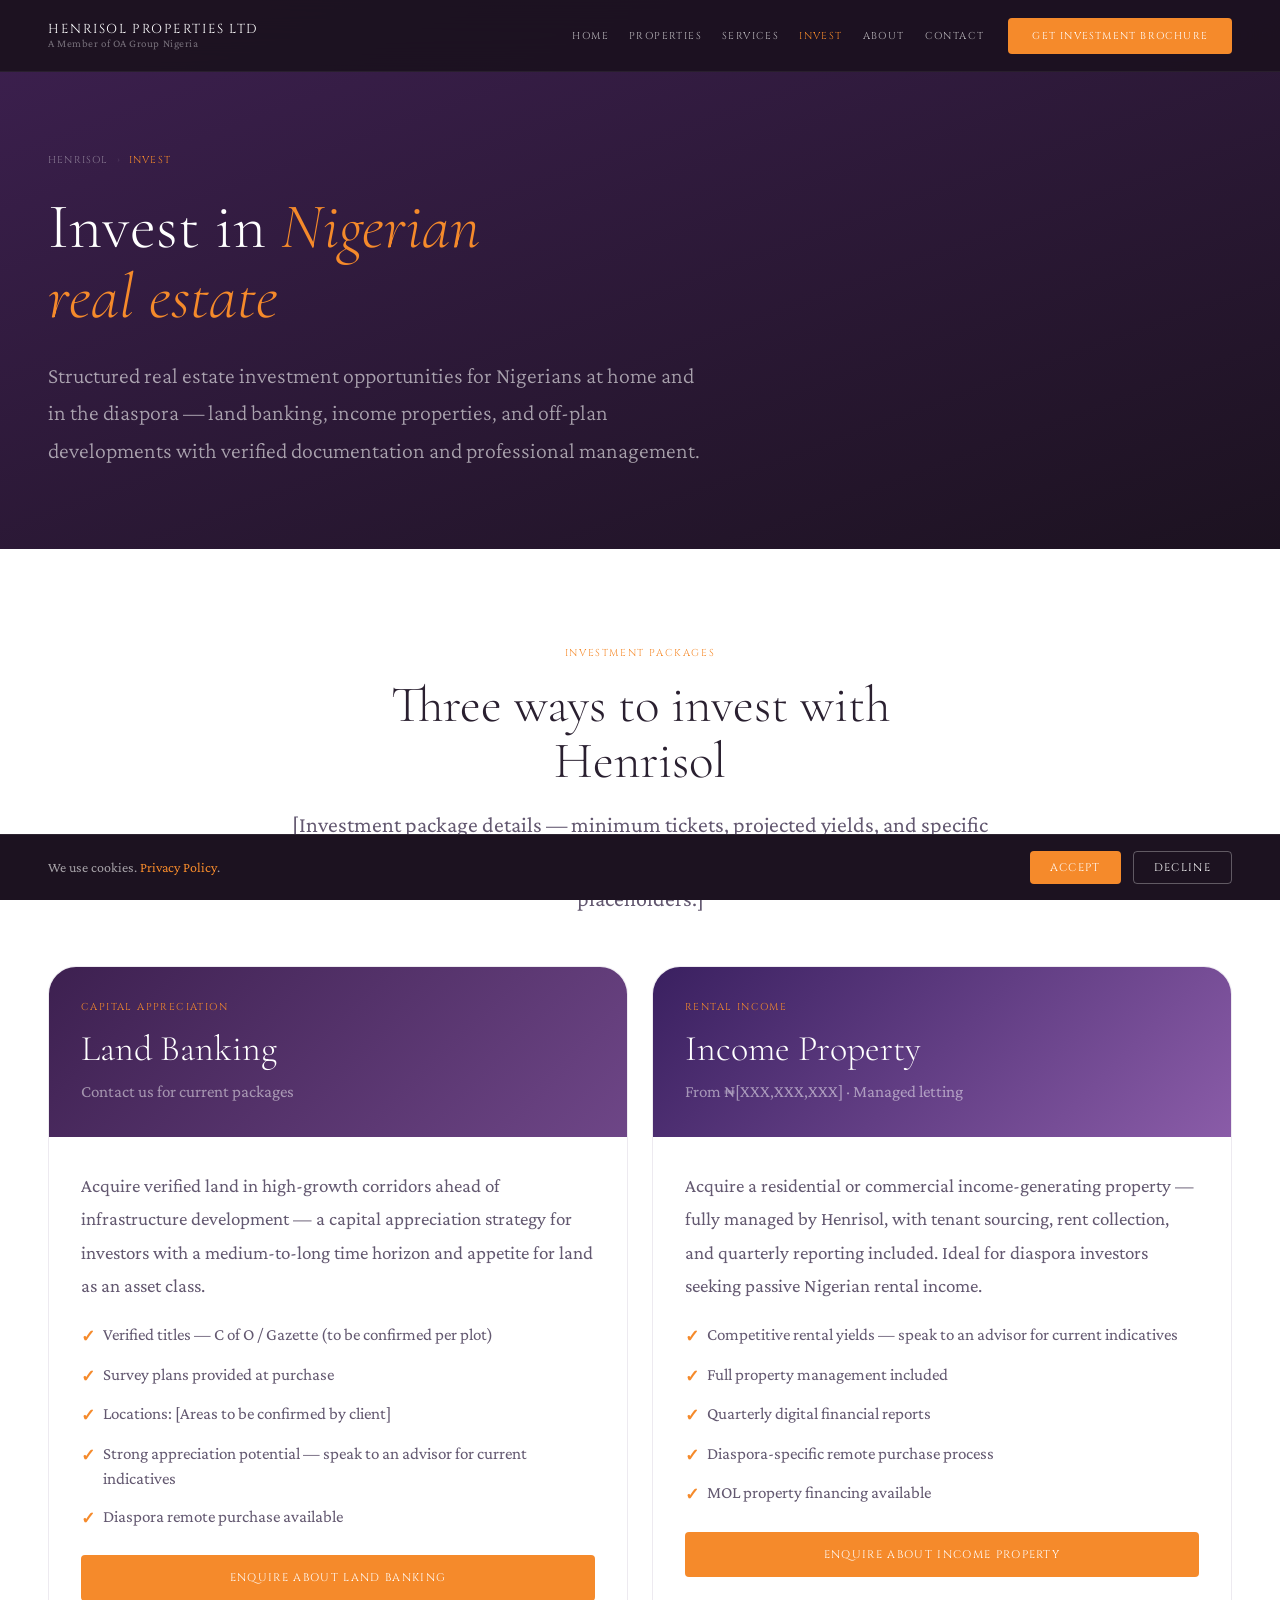
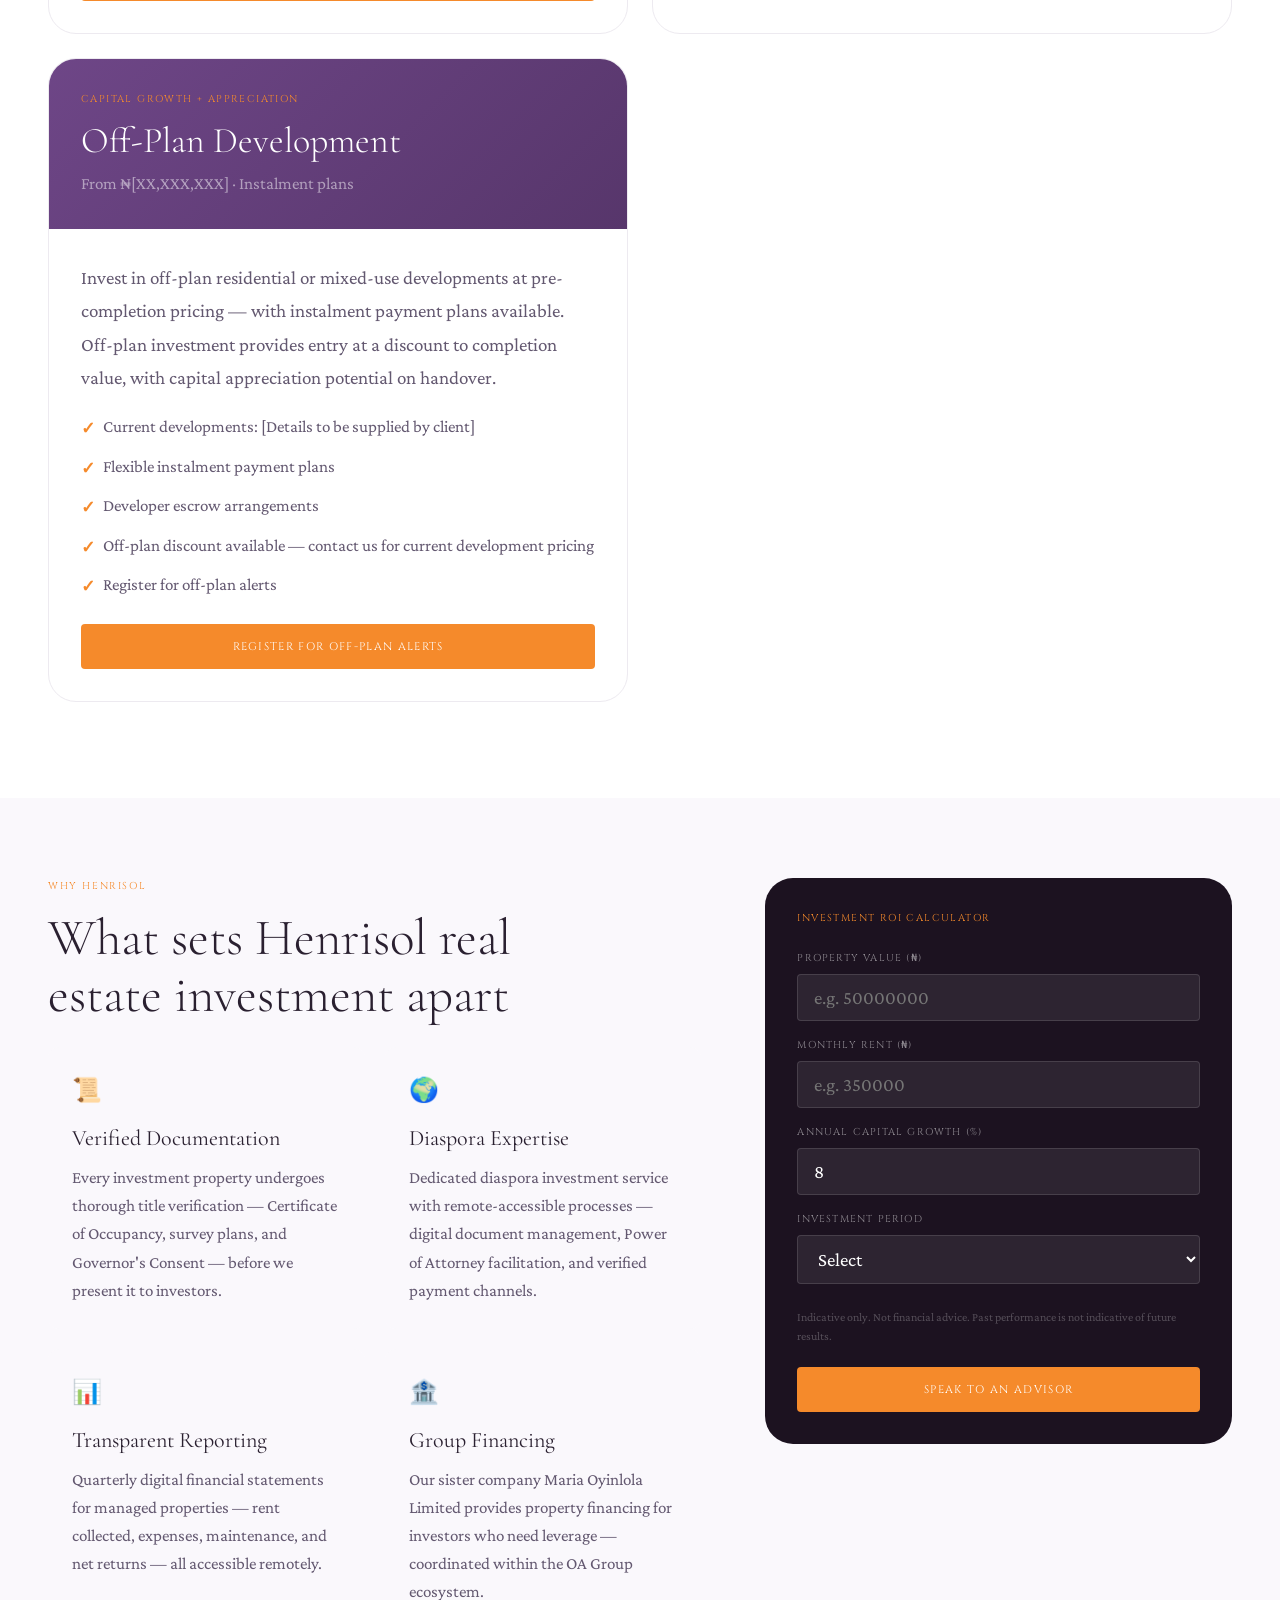
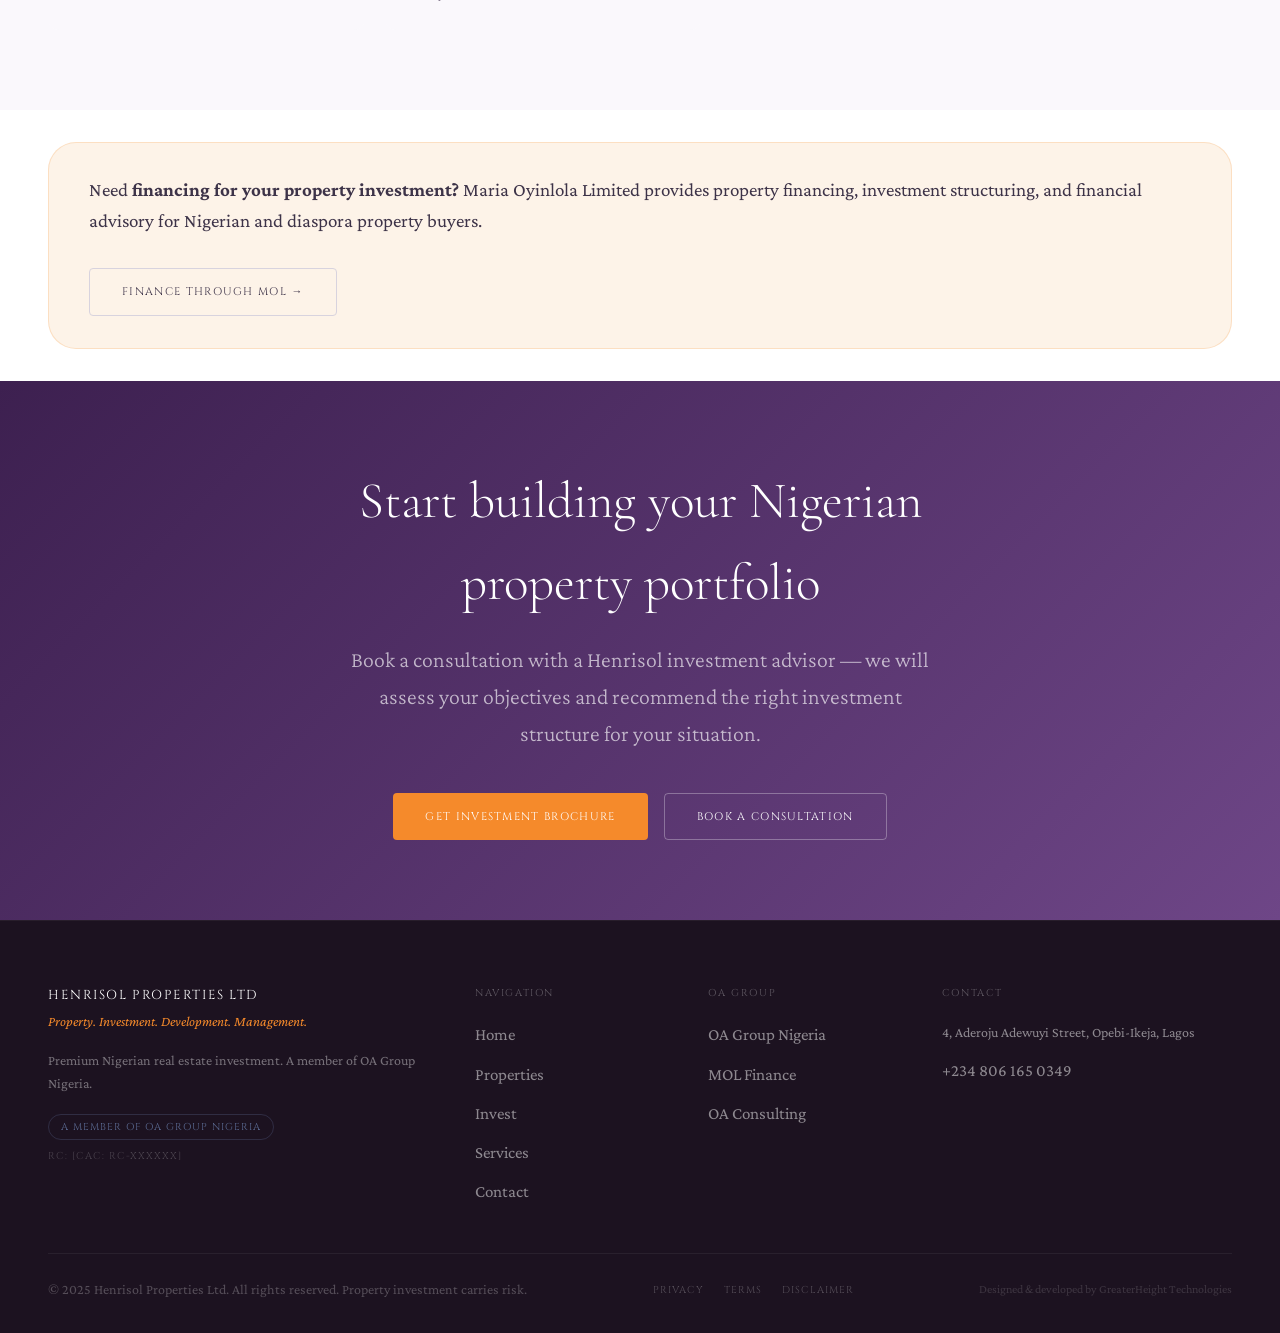
==== commit 3cb3cd88: "Update" ====
--- a/invest/index.html
+++ b/invest/index.html
@@ -48,14 +48,14 @@
         <div style="text-align:center;margin-bottom:var(--sp-12);"><span class="section-label reveal">Investment Packages</span><h2 class="section-title reveal reveal--delay-1" style="margin:0 auto var(--sp-4);">Three ways to invest with Henrisol</h2><p class="lead reveal reveal--delay-2" style="margin:0 auto;text-align:center;">[Investment package details — minimum tickets, projected yields, and specific asset information to be supplied by client before launch. All figures shown are placeholders.]</p></div>
         <div class="listings-grid">
           <div class="invest-card reveal">
-            <div class="invest-card__header"><div class="invest-card__type">Capital Appreciation</div><div class="invest-card__name">Land Banking</div><div class="invest-card__from">From ₦[XX,XXX,XXX] · [X]–[X] year horizon</div></div>
+            <div class="invest-card__header"><div class="invest-card__type">Capital Appreciation</div><div class="invest-card__name">Land Banking</div><div class="invest-card__from">Contact us for current packages</div></div>
             <div class="invest-card__body">
               <p class="invest-card__desc">Acquire verified land in high-growth corridors ahead of infrastructure development — a capital appreciation strategy for investors with a medium-to-long time horizon and appetite for land as an asset class.</p>
               <div class="invest-card__features">
                 <span class="invest-card__feature">Verified titles — C of O / Gazette (to be confirmed per plot)</span>
                 <span class="invest-card__feature">Survey plans provided at purchase</span>
                 <span class="invest-card__feature">Locations: [Areas to be confirmed by client]</span>
-                <span class="invest-card__feature">Projected appreciation: [X]–[X]% p.a. indicative — to be confirmed</span>
+                <span class="invest-card__feature">Strong appreciation potential — speak to an advisor for current indicatives</span>
                 <span class="invest-card__feature">Diaspora remote purchase available</span>
               </div>
               <a href="/contact/" class="btn btn-amber" style="width:100%;justify-content:center;">Enquire About Land Banking</a>
@@ -66,7 +66,7 @@
             <div class="invest-card__body">
               <p class="invest-card__desc">Acquire a residential or commercial income-generating property — fully managed by Henrisol, with tenant sourcing, rent collection, and quarterly reporting included. Ideal for diaspora investors seeking passive Nigerian rental income.</p>
               <div class="invest-card__features">
-                <span class="invest-card__feature">Gross rental yield: [X]–[X]% indicative — to be confirmed</span>
+                <span class="invest-card__feature">Competitive rental yields — speak to an advisor for current indicatives</span>
                 <span class="invest-card__feature">Full property management included</span>
                 <span class="invest-card__feature">Quarterly digital financial reports</span>
                 <span class="invest-card__feature">Diaspora-specific remote purchase process</span>
@@ -83,7 +83,7 @@
                 <span class="invest-card__feature">Current developments: [Details to be supplied by client]</span>
                 <span class="invest-card__feature">Flexible instalment payment plans</span>
                 <span class="invest-card__feature">Developer escrow arrangements</span>
-                <span class="invest-card__feature">Off-plan discount vs completion value: [X]% indicative</span>
+                <span class="invest-card__feature">Off-plan discount available — contact us for current development pricing</span>
                 <span class="invest-card__feature">Register for off-plan alerts</span>
               </div>
               <a href="/contact/" class="btn btn-amber" style="width:100%;justify-content:center;">Register for Off-Plan Alerts</a>
